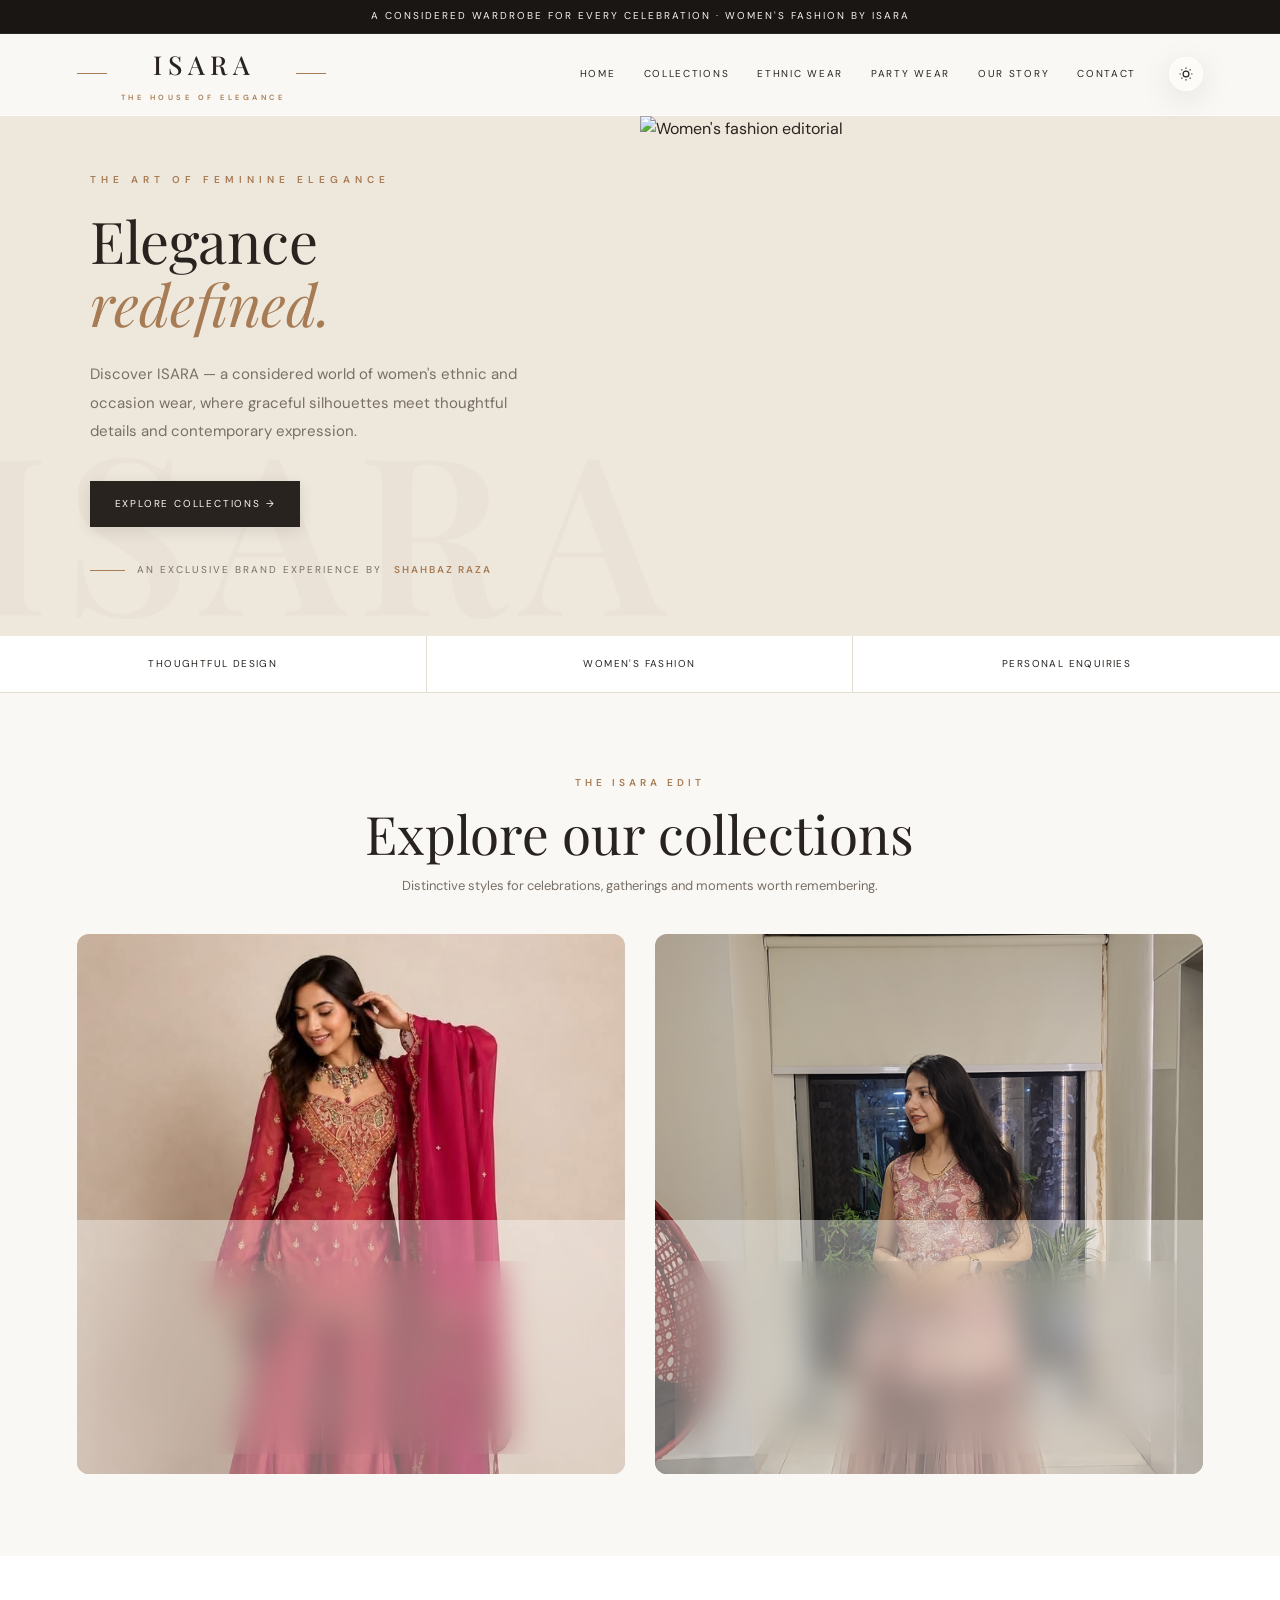
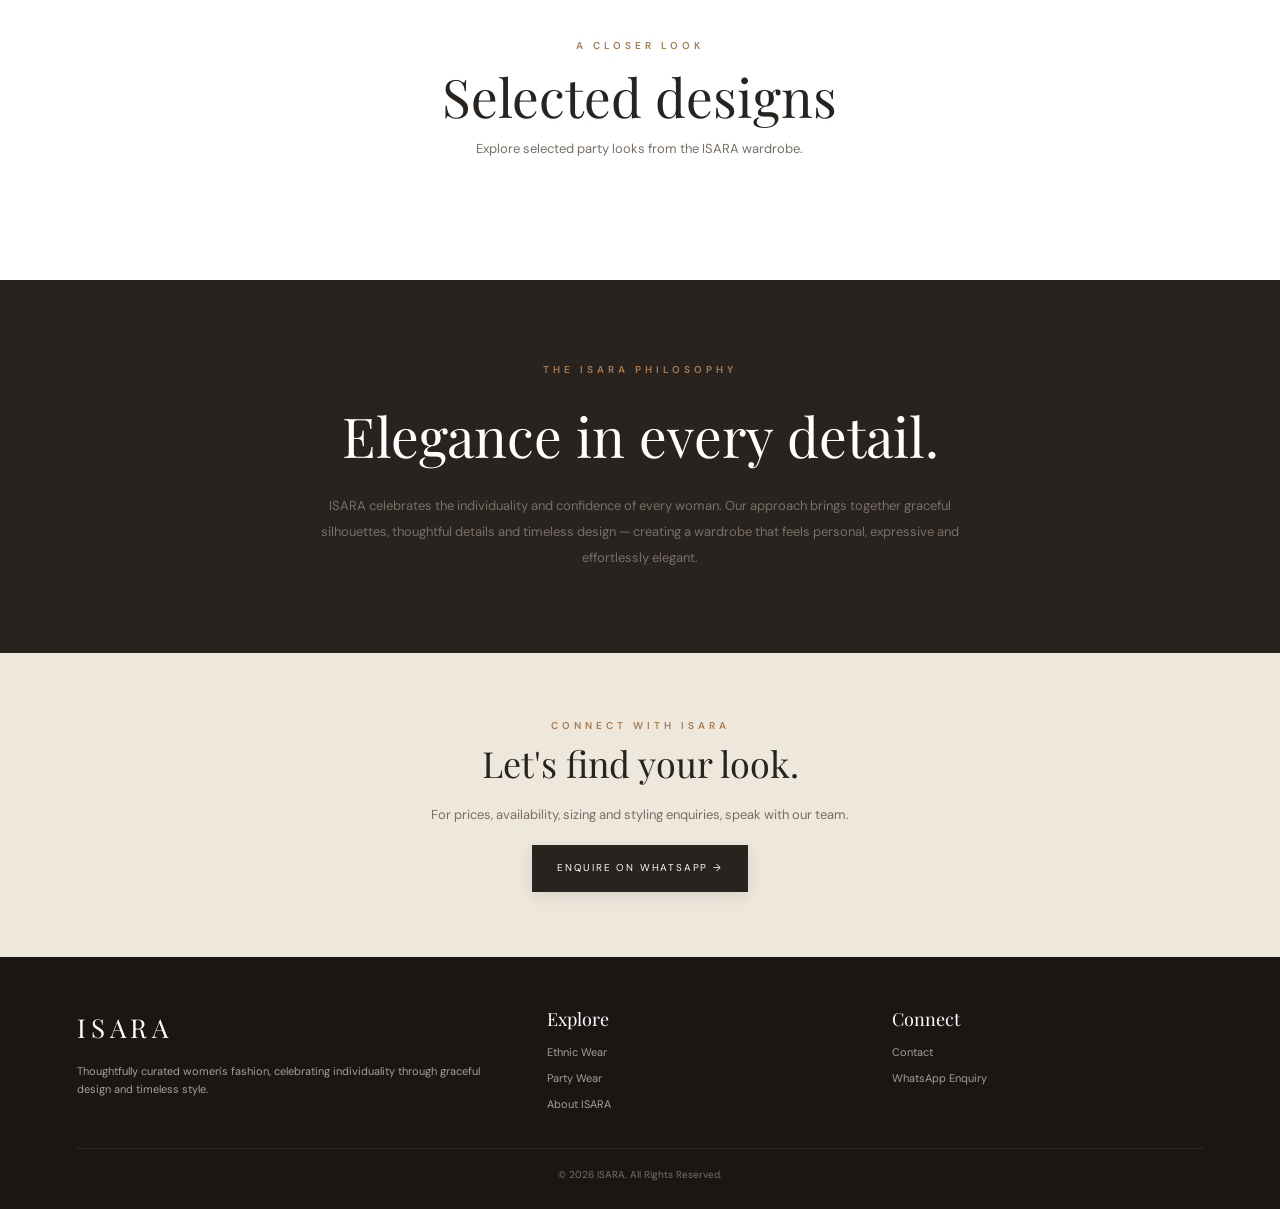
==== index.html @ 187d5e75 "Update index.html" ====
<!DOCTYPE html>
<html lang="en">
<head>
<meta charset="UTF-8">
<meta name="viewport" content="width=device-width, initial-scale=1">
<title>ISARA | Premium Women's Fashion</title>
<meta name="description" content="Discover ISARA's curated ethnic and occasion wear collections for women.">
<link rel="preconnect" href="https://fonts.googleapis.com">
<link rel="preconnect" href="https://fonts.gstatic.com" crossorigin>
<link href="https://fonts.googleapis.com/css2?family=Playfair+Display:ital,wght@0,400;0,500;0,600;1,400&family=DM+Sans:wght@400;500;600;700&display=swap" rel="stylesheet">

<style>
/* ================= VARIABLES & RESET ================= */
:root {
  --ivory: #faf8f4; --sand: #eee7dc; --ink: #28231f; --muted: #786f66; --gold: #a77c55; --line: #e6ded3; --white: #ffffff;
  
  /* Glassmorphism Variables - Light */
  --glass-bg: rgba(255, 255, 255, 0.4);
  --glass-border: rgba(255, 255, 255, 0.6);
  --glass-shadow: 0 8px 32px 0 rgba(0, 0, 0, 0.1);
  --header-bg: rgba(250, 248, 244, 0.7); 
  --btn-text: #ffffff;
}
[data-theme="dark"] {
  --ivory: #12100e; --sand: #1a1715; --ink: #f4f1ec; --muted: #a89f95; --gold: #c49a72; --line: #2e2823; --white: #1c1815;
  
  /* Glassmorphism Variables - Dark */
  --glass-bg: rgba(30, 25, 22, 0.5);
  --glass-border: rgba(255, 255, 255, 0.1);
  --glass-shadow: 0 8px 32px 0 rgba(0, 0, 0, 0.4);
  --header-bg: rgba(18, 16, 14, 0.7); 
  --btn-text: #12100e;
}
* { box-sizing: border-box; margin: 0; padding: 0; }
html { scroll-behavior: smooth; -webkit-font-smoothing: antialiased; }
body { background-color: var(--ivory); color: var(--ink); font-family: "DM Sans", sans-serif; line-height: 1.65; transition: background 0.5s ease, color 0.5s ease; overflow-x: hidden; }
a { text-decoration: none; color: inherit; }
img { max-width: 100%; display: block; }

@keyframes fadeUp { from { opacity: 0; transform: translateY(30px); } to { opacity: 1; transform: translateY(0); } }

/* ================= ANNOUNCEMENT & HEADER ================= */
.announcement { background: #1a1614 !important; color: #f8f3ec !important; text-align: center; padding: 8px 15px; font-size: 10px; letter-spacing: 2px; text-transform: uppercase; border-bottom: 1px solid #2e2823; }
.site-header { 
  height: 82px; padding: 0 6%; display: flex; align-items: center; justify-content: space-between; 
  background: var(--header-bg); 
  backdrop-filter: blur(20px); -webkit-backdrop-filter: blur(20px);
  border-bottom: 1px solid var(--glass-border); 
  position: sticky; top: 0; z-index: 1000; transition: all 0.4s ease; 
}
.brand-signature { display: flex; align-items: center; gap: 14px; text-decoration: none; }
.header-signature-line { width: 30px; height: 1px; background: var(--gold); transition: width 0.4s ease; }
.brand-signature:hover .header-signature-line { width: 50px; }
.header-signature-text { display: flex; flex-direction: column; align-items: center; }
.header-signature-logo { font-family: 'Playfair Display', serif; font-size: 26px; font-weight: 500; letter-spacing: 6px; color: var(--ink); margin-right: -6px; }
.header-signature-caption { font-family: 'DM Sans', sans-serif; font-size: 7.5px; font-weight: 600; letter-spacing: 3.5px; text-transform: uppercase; color: var(--gold); margin-top: 5px; margin-right: -3.5px; }

.main-nav { display: flex; align-items: center; gap: 28px; }
.main-nav a { font-size: 10px; letter-spacing: 1.7px; text-transform: uppercase; position: relative; color: var(--ink); transition: color 0.3s ease; }
.main-nav a::after { content: ''; position: absolute; width: 0; height: 1px; bottom: -4px; left: 0; background: var(--gold); transition: width 0.4s ease; }
.main-nav a:hover::after { width: 100%; }

/* Glassy Theme Toggle */
.theme-toggle { 
  background: var(--glass-bg); 
  backdrop-filter: blur(10px); -webkit-backdrop-filter: blur(10px);
  border: 1px solid var(--glass-border); 
  box-shadow: var(--glass-shadow);
  border-radius: 50%; width: 34px; height: 34px; display: flex; align-items: center; justify-content: center; cursor: pointer; color: var(--ink); transition: all 0.3s ease; margin-left: 5px; padding: 0; 
}
.theme-toggle:hover { border-color: var(--gold); color: var(--gold); transform: rotate(15deg) scale(1.05); }
.menu-toggle { display: none; border: 0; background: none; font-size: 24px; cursor: pointer; color: var(--ink); }

/* ================= BUTTONS ================= */
.btn { 
  display: inline-flex; align-items: center; justify-content: center; padding: 14px 24px; 
  background: var(--ink) !important; color: var(--ivory) !important; border: 1px solid var(--ink) !important; 
  font-size: 10px; letter-spacing: 1.8px; text-transform: uppercase; position: relative; overflow: hidden; z-index: 1; transition: all 0.4s ease; cursor: pointer; 
  box-shadow: 0 4px 15px rgba(0,0,0,0.1);
}
.btn::before { content: ''; position: absolute; top: 0; left: 0; width: 100%; height: 100%; background: var(--gold); transform: scaleX(0); transform-origin: right; transition: transform 0.4s ease; z-index: -1; }
.btn:hover::before { transform: scaleX(1); transform-origin: left; }
.btn:hover { color: var(--btn-text) !important; border-color: var(--gold) !important; box-shadow: 0 10px 20px rgba(164, 124, 84, 0.3); transform: translateY(-2px); }

/* ================= HERO SECTION ================= */
.hero { display: grid; grid-template-columns: 1fr 1fr; height: 520px; background: var(--sand); transition: background 0.5s ease; overflow: hidden; }
.hero-copy { padding: 40px 10% 40px 14%; display: flex; flex-direction: column; align-items: flex-start; justify-content: center; position: relative; }
.hero-copy .eyebrow { letter-spacing: 5px; color: var(--gold); font-weight: 600; margin-bottom: 20px; font-size: 10px; text-transform: uppercase; }
.hero-copy h1 { font: 400 clamp(2.5rem, 4.5vw, 4rem) "Playfair Display", serif; line-height: 1.1; margin-bottom: 25px; color: var(--ink); }
.hero-copy h1 em { color: var(--gold); font-style: italic; font-weight: 400; }
.hero-copy p { font-size: 15px; line-height: 1.9; color: var(--muted); max-width: 90%; }
.hero-actions { display: flex; gap: 15px; margin-top: 35px; }
.hero-credit { display: flex; align-items: center; gap: 12px; margin-top: 35px; color: var(--muted); font-size: 10px; letter-spacing: 2px; text-transform: uppercase; }
.hero-credit::before { content: ""; width: 35px; height: 1px; background: var(--gold); }
.hero-credit strong { color: var(--gold); font-weight: 600; }
.hero-copy::after { content: "ISARA"; position: absolute; right: -40px; bottom: -70px; font-family: 'Playfair Display', serif; font-size: clamp(120px, 18vw, 220px); letter-spacing: 15px; color: rgba(177,138,97,0.04); pointer-events: none; z-index: 0; font-weight: 600; }
.hero-copy > * { position: relative; z-index: 1; }
.hero-media { overflow: hidden; position: relative; height: 100%; }
.hero-media img { object-fit: cover; object-position: center 30%; width: 100%; height: 100%; transition: transform 1.5s ease; }
.hero:hover .hero-media img { transform: scale(1.04); }

/* ================= TRUST ROW & SECTIONS ================= */
.trust-row { display: grid; grid-template-columns: repeat(3, 1fr); border-bottom: 1px solid var(--line); background: var(--white); transition: background 0.5s ease; }
.trust-row div { text-align: center; padding: 20px 10px; font-size: 10px; letter-spacing: 1.4px; text-transform: uppercase; border-right: 1px solid var(--line); color: var(--ink); }
.trust-row div:last-child { border: 0; }
.section { padding: 82px 0; }
.container { width: min(1200px, 88%); margin: auto; }
.section-head { text-align: center; margin: 0 auto 38px; max-width: 650px; }
.section-head h2 { font-size: clamp(34px, 4.5vw, 53px); line-height: 1.12; margin: 12px 0; color: var(--ink); font-family: 'Playfair Display', serif; font-weight: 400; }
.section-head p { color: var(--muted); font-size: 13px; }
.eyebrow { font-size: 10px; letter-spacing: 4px; color: var(--gold); text-transform: uppercase; font-weight: 600; display: block; }

/* ================= COLLECTIONS (GLASSY CARDS) ================= */
.category-grid { display: grid; grid-template-columns: repeat(2, minmax(0, 1fr)); gap: 30px; }
.category-card { position: relative !important; display: block !important; width: 100% !important; height: 540px !important; overflow: hidden !important; background: var(--sand); border-radius: 12px; transition: transform 0.6s ease, box-shadow 0.6s ease; }
.category-card:hover { transform: translateY(-8px); box-shadow: 0 20px 40px rgba(0,0,0,0.2); }
.category-card > img { position: absolute !important; inset: 0 !important; width: 100% !important; height: 100% !important; object-fit: cover !important; object-position: center 20% !important; transition: transform 1.2s ease !important; z-index: 1; }
.category-card[href="party-wear.html"] > img { object-position: center 45% !important; }
.category-card:hover > img { transform: scale(1.08); }

/* Yahan Glassmorphism Apply kiya gaya hai */
.category-overlay { 
  position: absolute !important; 
  bottom: 20px !important; 
  left: 20px !important; 
  right: 20px !important; 
  display: flex !important; 
  flex-direction: column; 
  align-items: flex-start; 
  padding: 25px !important; 
  background: var(--glass-bg) !important; 
  backdrop-filter: blur(16px); -webkit-backdrop-filter: blur(16px);
  border: 1px solid var(--glass-border) !important;
  box-shadow: var(--glass-shadow) !important;
  border-radius: 8px;
  z-index: 2; 
  transition: all 0.4s ease;
}
.category-card:hover .category-overlay {
  background: rgba(255, 255, 255, 0.6) !important;
}
[data-theme="dark"] .category-card:hover .category-overlay {
  background: rgba(50, 45, 42, 0.7) !important;
}

.category-overlay h3 { margin: 0 0 10px; color: var(--ink); font-size: 1.8rem; font-family: 'Playfair Display', serif; font-weight: 500; transition: transform 0.4s ease; }
.category-card:hover .category-overlay h3 { transform: translateY(-3px); }
.category-overlay p { margin: 0 0 20px; color: var(--ink); font-size: 13px; opacity: 0.8; }
.category-overlay .btn { display: inline-flex; width: fit-content; padding: 12px 24px; background: var(--ink) !important; border: 1px solid var(--ink) !important; color: var(--ivory) !important; }
.category-card:hover .category-overlay .btn { background: var(--gold) !important; color: #fff !important; border-color: var(--gold) !important; }

/* ================= STORY BAND & NEWSLETTER ================= */
.story-band { background: var(--ink); color: var(--ivory); text-align: center; padding: 82px 8%; transition: background 0.5s ease; }
.story-band h2 { font-size: clamp(34px, 5vw, 55px); margin: 12px 0; color: var(--white); font-family: 'Playfair Display', serif; font-weight: 400; }
.story-band p { max-width: 690px; margin: auto; color: var(--muted); font-size: 13px; line-height: 2; }
.newsletter { background: var(--sand); text-align: center; padding: 65px 8%; transition: background 0.5s ease; }
.newsletter h2 { font-size: 36px; color: var(--ink); font-family: 'Playfair Display', serif; font-weight: 400; margin-bottom: 10px; }
.newsletter p { color: var(--muted); font-size: 13px; margin: 8px 0 20px; }

/* ================= FOOTER ================= */
.footer { background: #1a1614 !important; color: #d6ccc1 !important; padding: 50px 6% 25px; }
.footer-grid { display: grid; grid-template-columns: 1.4fr 1fr 1fr; gap: 35px; max-width: 1200px; margin: auto; }
.footer .brand { display: inline-block; color: #ffffff !important; margin-bottom: 12px; font-size: 26px; font-family: 'Playfair Display', serif; letter-spacing: 5px; }
.footer p, .footer a { font-size: 11px; color: #a89f95 !important; }
.footer a:hover { color: var(--gold) !important; }
.footer h4 { font: 18px "Playfair Display", Georgia, serif; color: #ffffff !important; margin-bottom: 12px; }
.footer-links { display: grid; gap: 8px; }
.copyright { text-align: center; border-top: 1px solid #2e2823 !important; margin: 35px auto 0; padding-top: 18px; font-size: 10px; color: #786f66 !important; }

/* ================= RESPONSIVE ================= */
@media (max-width: 900px) {
  .hero { grid-template-columns: 1fr; height: auto; min-height: 500px; }
  .hero-copy { padding: 50px 8%; }
  .hero-media { height: 400px; }
}
@media (max-width: 650px) {
  .site-header { height: auto; padding: 15px 6%; flex-wrap: wrap; }
  .menu-toggle { display: block; }
  .main-nav { display: none; width: 100%; padding: 15px 0; flex-direction: column; align-items: flex-start; gap: 15px; }
  .main-nav.active { display: flex; }
  .hero-copy h1 { font-size: 2.5rem; }
  .category-grid { grid-template-columns: 1fr; }
  .category-card { height: 480px !important; }
  .category-overlay { bottom: 15px !important; left: 15px !important; right: 15px !important; padding: 20px !important; }
  .footer-grid { grid-template-columns: 1fr 1fr; }
  .footer-grid > div:first-child { grid-column: 1/-1; }
}
</style>
</head>
<body>

<div class="announcement">A considered wardrobe for every celebration · Women's fashion by ISARA</div>

<header class="site-header">
  <a class="brand-signature" href="index.html">
    <span class="header-signature-line"></span>
    <div class="header-signature-text">
      <span class="header-signature-logo">ISARA</span>
      <span class="header-signature-caption">The House of Elegance</span>
    </div>
    <span class="header-signature-line"></span>
  </a>
  <button class="menu-toggle" id="menu-toggle">☰</button>
  <nav class="main-nav" id="main-nav">
    <a href="index.html">Home</a>
    <a href="index.html#collections">Collections</a>
    <a href="ethnic-wear.html">Ethnic Wear</a>
    <a href="party-wear.html">Party Wear</a>
    <a href="index.html#about">Our Story</a>
    <a href="index.html#contact">Contact</a>
    <button id="theme-toggle" class="theme-toggle" aria-label="Toggle Theme">
      <svg id="theme-icon" xmlns="http://www.w3.org/2000/svg" width="14" height="14" viewBox="0 0 24 24" fill="none" stroke="currentColor" stroke-width="2"><circle cx="12" cy="12" r="5"></circle><line x1="12" y1="1" x2="12" y2="3"></line><line x1="12" y1="21" x2="12" y2="23"></line><line x1="4.22" y1="4.22" x2="5.64" y2="5.64"></line><line x1="18.36" y1="18.36" x2="19.78" y2="19.78"></line><line x1="1" y1="12" x2="3" y2="12"></line><line x1="21" y1="12" x2="23" y2="12"></line><line x1="4.22" y1="19.78" x2="5.64" y2="18.36"></line><line x1="18.36" y1="5.64" x2="19.78" y2="4.22"></line></svg>
    </button>
  </nav>
</header>

<main>
<section class="hero" id="home">
  <div class="hero-copy">
    <div class="eyebrow">The art of feminine elegance</div>
    <h1>Elegance<br><em>redefined.</em></h1>
    <p>Discover ISARA — a considered world of women's ethnic and occasion wear, where graceful silhouettes meet thoughtful details and contemporary expression.</p>
    <div class="hero-actions"><a class="btn" href="#collections">Explore collections →</a></div>
    <div class="hero-credit">An exclusive brand experience by <strong>Shahbaz Raza</strong></div>
  </div>
  <div class="hero-media">
    <img src="https://images.unsplash.com/photo-1539109136881-3be0616acf4b?auto=format&fit=crop&w=1200&q=85" alt="Women's fashion editorial">
  </div>
</section>

<div class="trust-row">
  <div>Thoughtful design</div><div>Women's fashion</div><div>Personal enquiries</div>
</div>

<section class="section" id="collections" style="background: var(--ivory); transition: background 0.5s ease;">
  <div class="container">
    <div class="section-head">
      <div class="eyebrow">The ISARA edit</div>
      <h2>Explore our collections</h2>
      <p>Distinctive styles for celebrations, gatherings and moments worth remembering.</p>
    </div>
    <div class="category-grid">
      <a class="category-card" href="ethnic-wear.html">
        <img src="assets/assets/Ethnic%20Wear.jpg" alt="Ethnic Wear" loading="lazy">
        <!-- Glassy Overlay -->
        <div class="category-overlay">
          <h3>Ethnic Wear</h3>
          <p>Timeless elegance for every celebration.</p>
          <span class="btn">Explore collection →</span>
        </div>
      </a>
      <a class="category-card" href="party-wear.html">
        <img src="assets/assets/IMG_20261105_194316.jpg.jpeg" alt="Party Wear" loading="lazy">
        <!-- Glassy Overlay -->
        <div class="category-overlay">
          <h3>Party Wear</h3>
          <p>Refined looks for special occasions.</p>
          <span class="btn">Discover collection →</span>
        </div>
      </a>
    </div>
  </div>
</section>

<section class="section" style="background: var(--white); transition: background 0.5s ease;">
  <div class="container">
    <div class="section-head">
      <div class="eyebrow">A closer look</div>
      <h2>Selected designs</h2>
      <p>Explore selected party looks from the ISARA wardrobe.</p>
    </div>
    <div class="product-grid" id="featured-products"></div>
  </div>
</section>

<section class="story-band" id="about">
  <div class="eyebrow" style="color: var(--gold);">The ISARA philosophy</div>
  <h2>Elegance in every detail.</h2>
  <p>ISARA celebrates the individuality and confidence of every woman. Our approach brings together graceful silhouettes, thoughtful details and timeless design — creating a wardrobe that feels personal, expressive and effortlessly elegant.</p>
</section>

<section class="newsletter" id="contact">
  <div class="eyebrow">Connect with ISARA</div>
  <h2>Let's find your look.</h2>
  <p>For prices, availability, sizing and styling enquiries, speak with our team.</p>
  <a class="btn" href="https://wa.me/919746699702" target="_blank" rel="noopener">Enquire on WhatsApp →</a>
</section>
</main>

<footer class="footer">
  <div class="footer-grid">
    <div>
      <a class="brand" href="index.html">ISARA</a>
      <p>Thoughtfully curated women's fashion, celebrating individuality through graceful design and timeless style.</p>
    </div>
    <div>
      <h4>Explore</h4>
      <div class="footer-links">
        <a href="ethnic-wear.html">Ethnic Wear</a>
        <a href="party-wear.html">Party Wear</a>
        <a href="index.html#about">About ISARA</a>
      </div>
    </div>
    <div>
      <h4>Connect</h4>
      <div class="footer-links">
        <a href="index.html#contact">Contact</a>
        <a href="https://wa.me/919746699702" target="_blank" rel="noopener">WhatsApp Enquiry</a>
      </div>
    </div>
  </div>
  <div class="copyright">© 2026 ISARA. All Rights Reserved.</div>
</footer>

<script src="js/products.js"></script>
<script src="js/site.js"></script>
<script>
  document.getElementById('menu-toggle').addEventListener('click', function() {
    document.getElementById('main-nav').classList.toggle('active');
  });

  const themeToggleBtn = document.getElementById('theme-toggle');
  const themeIcon = document.getElementById('theme-icon');
  const htmlElement = document.documentElement;
  const sunIcon = `<circle cx="12" cy="12" r="5"></circle><line x1="12" y1="1" x2="12" y2="3"></line><line x1="12" y1="21" x2="12" y2="23"></line><line x1="4.22" y1="4.22" x2="5.64" y2="5.64"></line><line x1="18.36" y1="18.36" x2="19.78" y2="19.78"></line><line x1="1" y1="12" x2="3" y2="12"></line><line x1="21" y1="12" x2="23" y2="12"></line><line x1="4.22" y1="19.78" x2="5.64" y2="18.36"></line><line x1="18.36" y1="5.64" x2="19.78" y2="4.22"></line>`;
  const moonIcon = `<path d="M21 12.79A9 9 0 1 1 11.21 3 7 7 0 0 0 21 12.79z"></path>`;

  if (localStorage.getItem('isara-theme') === 'dark') {
    htmlElement.setAttribute('data-theme', 'dark');
    themeIcon.innerHTML = moonIcon;
  }
  themeToggleBtn.addEventListener('click', () => {
    if (htmlElement.getAttribute('data-theme') === 'dark') {
      htmlElement.removeAttribute('data-theme'); localStorage.setItem('isara-theme', 'light'); themeIcon.innerHTML = sunIcon;
    } else {
      htmlElement.setAttribute('data-theme', 'dark'); localStorage.setItem('isara-theme', 'dark'); themeIcon.innerHTML = moonIcon;
    }
  });
</script>
</body>
</html>
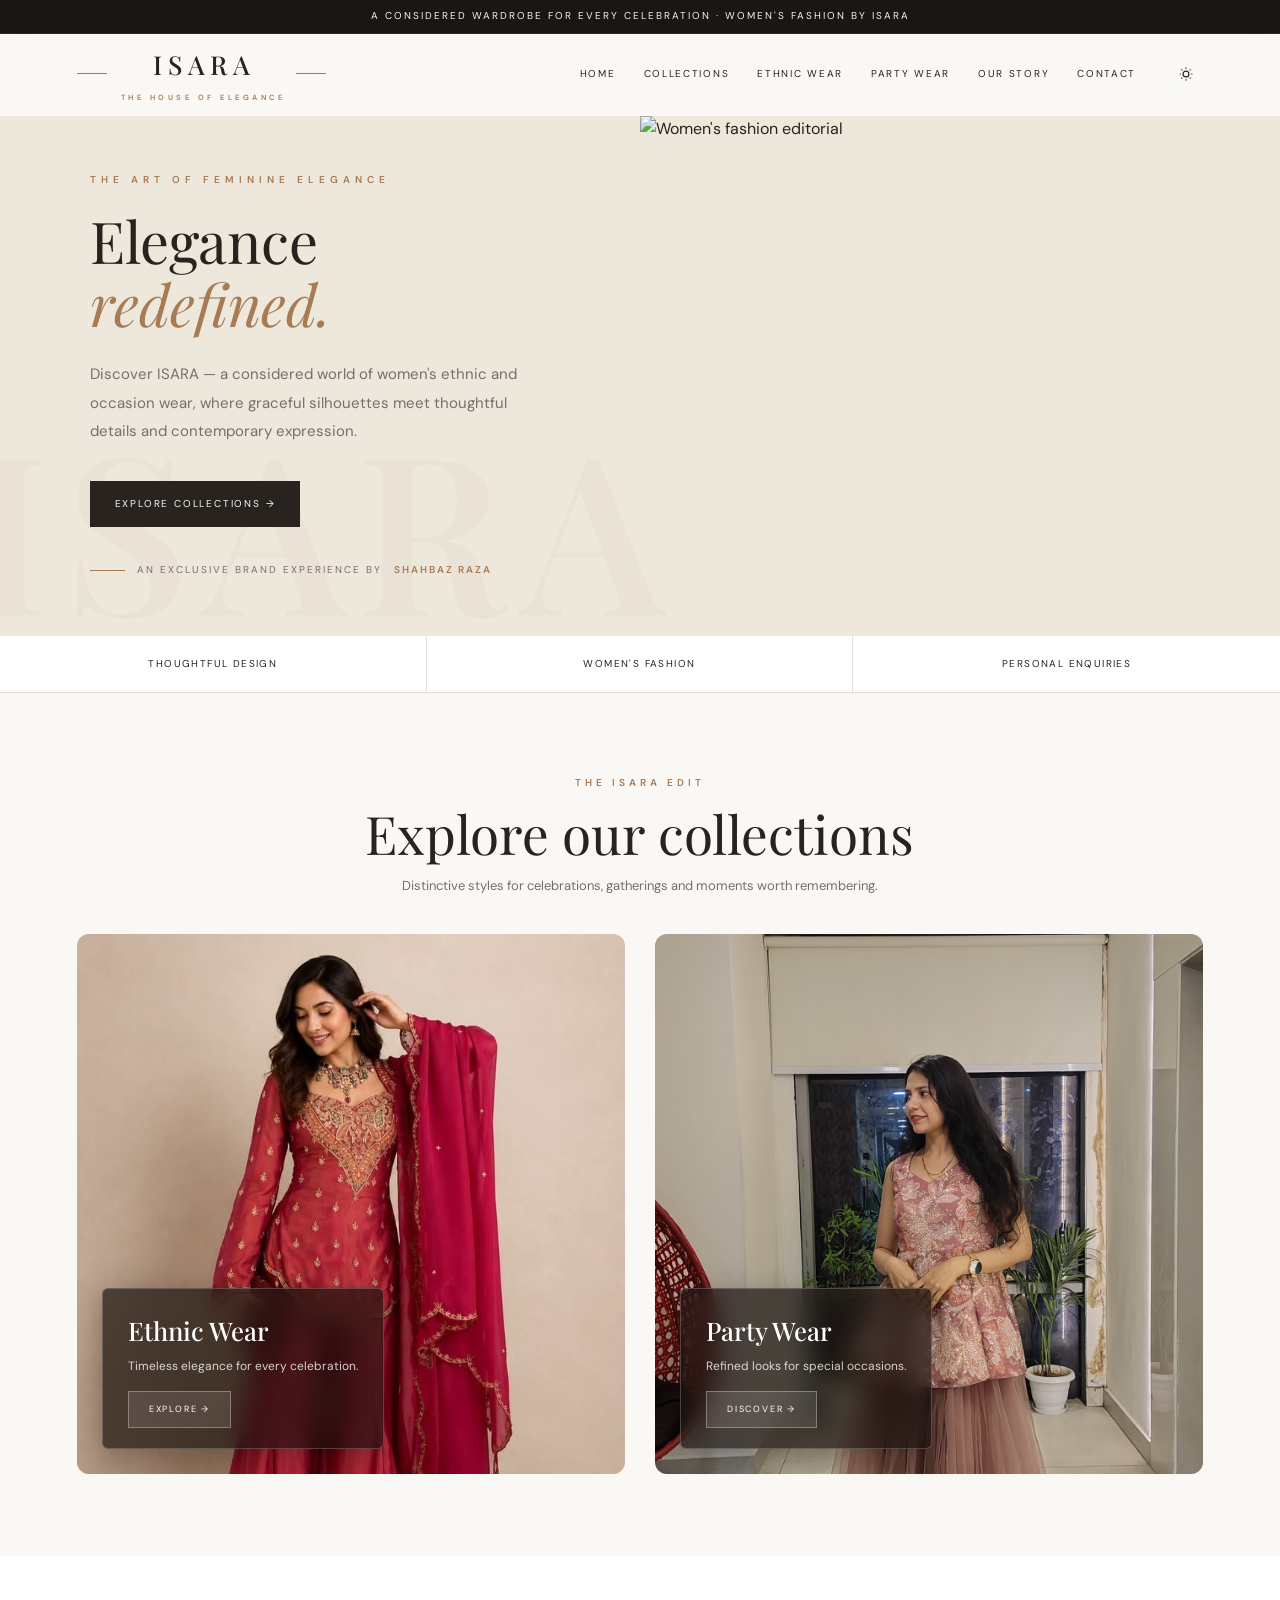
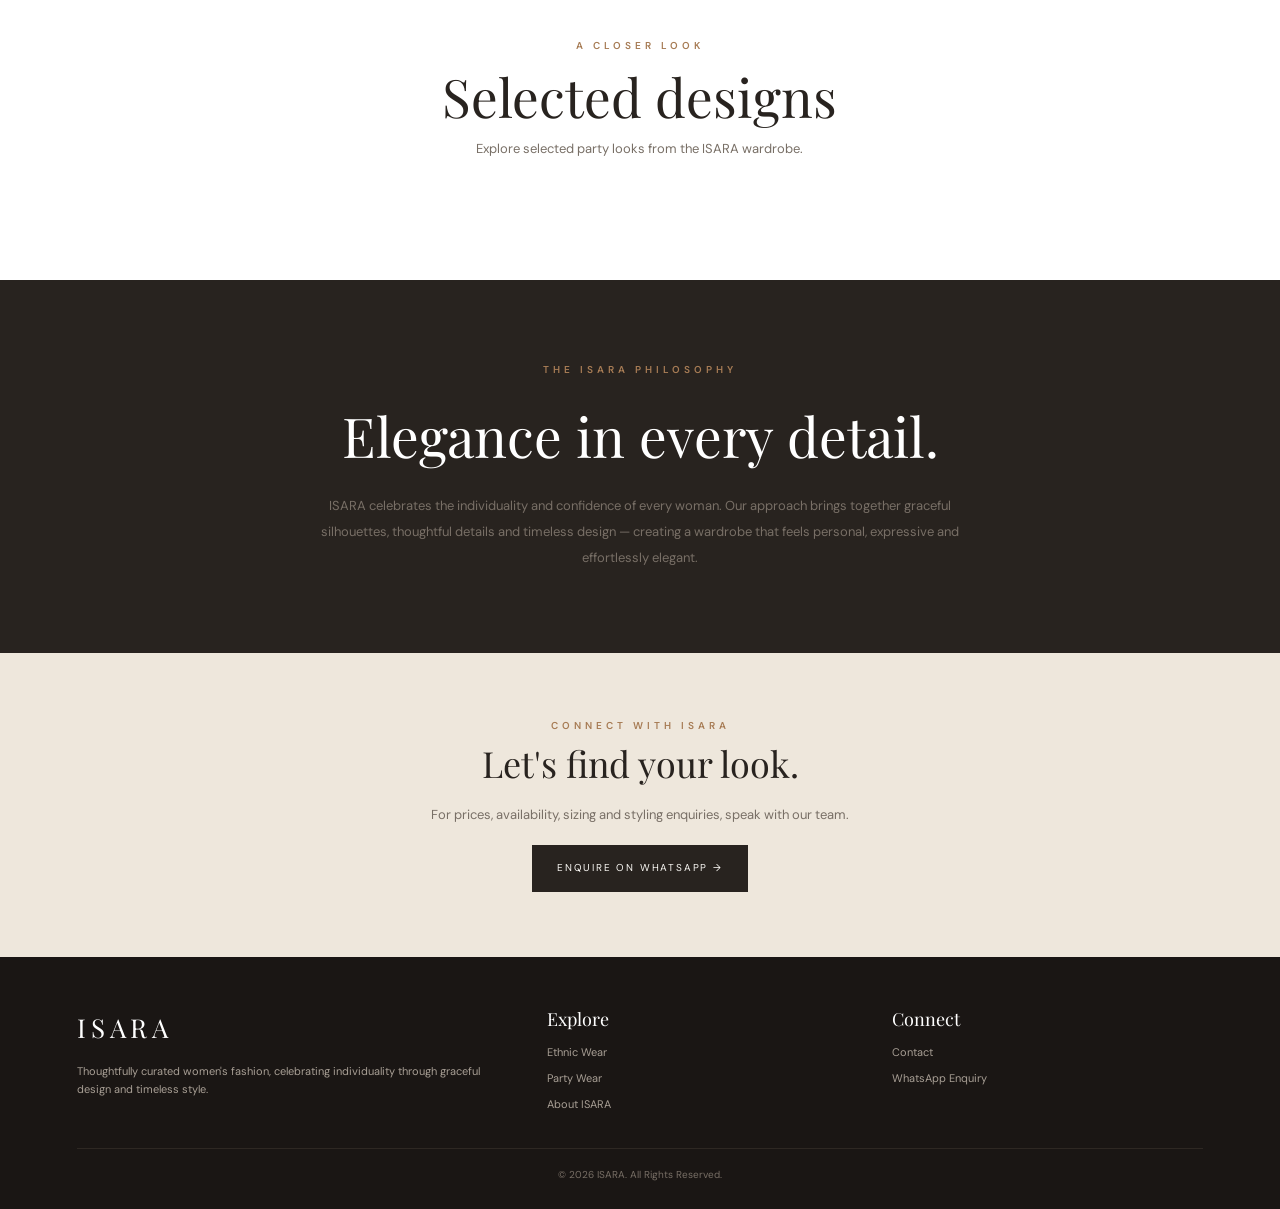
==== commit d0733861: "Update index.html" ====
--- a/index.html
+++ b/index.html
@@ -14,21 +14,20 @@
 :root {
   --ivory: #faf8f4; --sand: #eee7dc; --ink: #28231f; --muted: #786f66; --gold: #a77c55; --line: #e6ded3; --white: #ffffff;
   
-  /* Glassmorphism Variables - Light */
-  --glass-bg: rgba(255, 255, 255, 0.4);
-  --glass-border: rgba(255, 255, 255, 0.6);
-  --glass-shadow: 0 8px 32px 0 rgba(0, 0, 0, 0.1);
-  --header-bg: rgba(250, 248, 244, 0.7); 
+  /* Glassmorphism Variables */
+  --glass-bg: rgba(20, 15, 12, 0.65); /* Darker glass for better contrast */
+  --glass-border: rgba(255, 255, 255, 0.2);
+  --glass-shadow: 0 8px 32px 0 rgba(0, 0, 0, 0.3);
+  --header-bg: rgba(250, 248, 244, 0.75); 
   --btn-text: #ffffff;
 }
 [data-theme="dark"] {
   --ivory: #12100e; --sand: #1a1715; --ink: #f4f1ec; --muted: #a89f95; --gold: #c49a72; --line: #2e2823; --white: #1c1815;
   
-  /* Glassmorphism Variables - Dark */
-  --glass-bg: rgba(30, 25, 22, 0.5);
+  --glass-bg: rgba(0, 0, 0, 0.7);
   --glass-border: rgba(255, 255, 255, 0.1);
-  --glass-shadow: 0 8px 32px 0 rgba(0, 0, 0, 0.4);
-  --header-bg: rgba(18, 16, 14, 0.7); 
+  --glass-shadow: 0 8px 32px 0 rgba(0, 0, 0, 0.5);
+  --header-bg: rgba(18, 16, 14, 0.75); 
   --btn-text: #12100e;
 }
 * { box-sizing: border-box; margin: 0; padding: 0; }
@@ -60,15 +59,11 @@
 .main-nav a::after { content: ''; position: absolute; width: 0; height: 1px; bottom: -4px; left: 0; background: var(--gold); transition: width 0.4s ease; }
 .main-nav a:hover::after { width: 100%; }
 
-/* Glassy Theme Toggle */
 .theme-toggle { 
-  background: var(--glass-bg); 
-  backdrop-filter: blur(10px); -webkit-backdrop-filter: blur(10px);
-  border: 1px solid var(--glass-border); 
-  box-shadow: var(--glass-shadow);
-  border-radius: 50%; width: 34px; height: 34px; display: flex; align-items: center; justify-content: center; cursor: pointer; color: var(--ink); transition: all 0.3s ease; margin-left: 5px; padding: 0; 
-}
-.theme-toggle:hover { border-color: var(--gold); color: var(--gold); transform: rotate(15deg) scale(1.05); }
+  background: var(--header-bg); backdrop-filter: blur(10px); -webkit-backdrop-filter: blur(10px);
+  border: 1px solid var(--glass-border); border-radius: 50%; width: 34px; height: 34px; display: flex; align-items: center; justify-content: center; cursor: pointer; color: var(--ink); transition: all 0.3s ease; margin-left: 5px; padding: 0; 
+}
+.theme-toggle:hover { border-color: var(--gold); color: var(--gold); transform: rotate(15deg); }
 .menu-toggle { display: none; border: 0; background: none; font-size: 24px; cursor: pointer; color: var(--ink); }
 
 /* ================= BUTTONS ================= */
@@ -76,11 +71,10 @@
   display: inline-flex; align-items: center; justify-content: center; padding: 14px 24px; 
   background: var(--ink) !important; color: var(--ivory) !important; border: 1px solid var(--ink) !important; 
   font-size: 10px; letter-spacing: 1.8px; text-transform: uppercase; position: relative; overflow: hidden; z-index: 1; transition: all 0.4s ease; cursor: pointer; 
-  box-shadow: 0 4px 15px rgba(0,0,0,0.1);
 }
 .btn::before { content: ''; position: absolute; top: 0; left: 0; width: 100%; height: 100%; background: var(--gold); transform: scaleX(0); transform-origin: right; transition: transform 0.4s ease; z-index: -1; }
 .btn:hover::before { transform: scaleX(1); transform-origin: left; }
-.btn:hover { color: var(--btn-text) !important; border-color: var(--gold) !important; box-shadow: 0 10px 20px rgba(164, 124, 84, 0.3); transform: translateY(-2px); }
+.btn:hover { color: var(--btn-text) !important; border-color: var(--gold) !important; }
 
 /* ================= HERO SECTION ================= */
 .hero { display: grid; grid-template-columns: 1fr 1fr; height: 520px; background: var(--sand); transition: background 0.5s ease; overflow: hidden; }
@@ -110,7 +104,7 @@
 .section-head p { color: var(--muted); font-size: 13px; }
 .eyebrow { font-size: 10px; letter-spacing: 4px; color: var(--gold); text-transform: uppercase; font-weight: 600; display: block; }
 
-/* ================= COLLECTIONS (GLASSY CARDS) ================= */
+/* ================= COLLECTIONS (REFINED GLASS CARDS) ================= */
 .category-grid { display: grid; grid-template-columns: repeat(2, minmax(0, 1fr)); gap: 30px; }
 .category-card { position: relative !important; display: block !important; width: 100% !important; height: 540px !important; overflow: hidden !important; background: var(--sand); border-radius: 12px; transition: transform 0.6s ease, box-shadow 0.6s ease; }
 .category-card:hover { transform: translateY(-8px); box-shadow: 0 20px 40px rgba(0,0,0,0.2); }
@@ -118,35 +112,29 @@
 .category-card[href="party-wear.html"] > img { object-position: center 45% !important; }
 .category-card:hover > img { transform: scale(1.08); }
 
-/* Yahan Glassmorphism Apply kiya gaya hai */
+/* Chhota aur Sleek Glass Card */
 .category-overlay { 
   position: absolute !important; 
-  bottom: 20px !important; 
-  left: 20px !important; 
-  right: 20px !important; 
-  display: flex !important; 
+  bottom: 25px !important; 
+  left: 25px !important; 
+  right: auto !important; /* Width ko content ke hisaab se adjust karne ke liye */
+  display: inline-flex !important; 
   flex-direction: column; 
   align-items: flex-start; 
-  padding: 25px !important; 
+  padding: 20px 25px !important; 
   background: var(--glass-bg) !important; 
-  backdrop-filter: blur(16px); -webkit-backdrop-filter: blur(16px);
+  backdrop-filter: blur(12px); -webkit-backdrop-filter: blur(12px);
   border: 1px solid var(--glass-border) !important;
   box-shadow: var(--glass-shadow) !important;
-  border-radius: 8px;
+  border-radius: 6px;
   z-index: 2; 
   transition: all 0.4s ease;
 }
-.category-card:hover .category-overlay {
-  background: rgba(255, 255, 255, 0.6) !important;
-}
-[data-theme="dark"] .category-card:hover .category-overlay {
-  background: rgba(50, 45, 42, 0.7) !important;
-}
-
-.category-overlay h3 { margin: 0 0 10px; color: var(--ink); font-size: 1.8rem; font-family: 'Playfair Display', serif; font-weight: 500; transition: transform 0.4s ease; }
+
+.category-overlay h3 { margin: 0 0 5px; color: #fff; font-size: 1.6rem; font-family: 'Playfair Display', serif; font-weight: 500; transition: transform 0.4s ease; }
 .category-card:hover .category-overlay h3 { transform: translateY(-3px); }
-.category-overlay p { margin: 0 0 20px; color: var(--ink); font-size: 13px; opacity: 0.8; }
-.category-overlay .btn { display: inline-flex; width: fit-content; padding: 12px 24px; background: var(--ink) !important; border: 1px solid var(--ink) !important; color: var(--ivory) !important; }
+.category-overlay p { margin: 0 0 15px; color: rgba(255, 255, 255, 0.8); font-size: 12px; }
+.category-overlay .btn { display: inline-flex; width: fit-content; padding: 10px 20px; background: rgba(255, 255, 255, 0.1) !important; border: 1px solid rgba(255, 255, 255, 0.3) !important; color: #fff !important; font-size: 9px; }
 .category-card:hover .category-overlay .btn { background: var(--gold) !important; color: #fff !important; border-color: var(--gold) !important; }
 
 /* ================= STORY BAND & NEWSLETTER ================= */
@@ -181,7 +169,7 @@
   .hero-copy h1 { font-size: 2.5rem; }
   .category-grid { grid-template-columns: 1fr; }
   .category-card { height: 480px !important; }
-  .category-overlay { bottom: 15px !important; left: 15px !important; right: 15px !important; padding: 20px !important; }
+  .category-overlay { bottom: 15px !important; left: 15px !important; padding: 15px 20px !important; }
   .footer-grid { grid-template-columns: 1fr 1fr; }
   .footer-grid > div:first-child { grid-column: 1/-1; }
 }
@@ -242,20 +230,20 @@
     <div class="category-grid">
       <a class="category-card" href="ethnic-wear.html">
         <img src="assets/assets/Ethnic%20Wear.jpg" alt="Ethnic Wear" loading="lazy">
-        <!-- Glassy Overlay -->
+        <!-- Refined Glass Overlay -->
         <div class="category-overlay">
           <h3>Ethnic Wear</h3>
           <p>Timeless elegance for every celebration.</p>
-          <span class="btn">Explore collection →</span>
+          <span class="btn">Explore →</span>
         </div>
       </a>
       <a class="category-card" href="party-wear.html">
         <img src="assets/assets/IMG_20261105_194316.jpg.jpeg" alt="Party Wear" loading="lazy">
-        <!-- Glassy Overlay -->
+        <!-- Refined Glass Overlay -->
         <div class="category-overlay">
           <h3>Party Wear</h3>
           <p>Refined looks for special occasions.</p>
-          <span class="btn">Discover collection →</span>
+          <span class="btn">Discover →</span>
         </div>
       </a>
     </div>
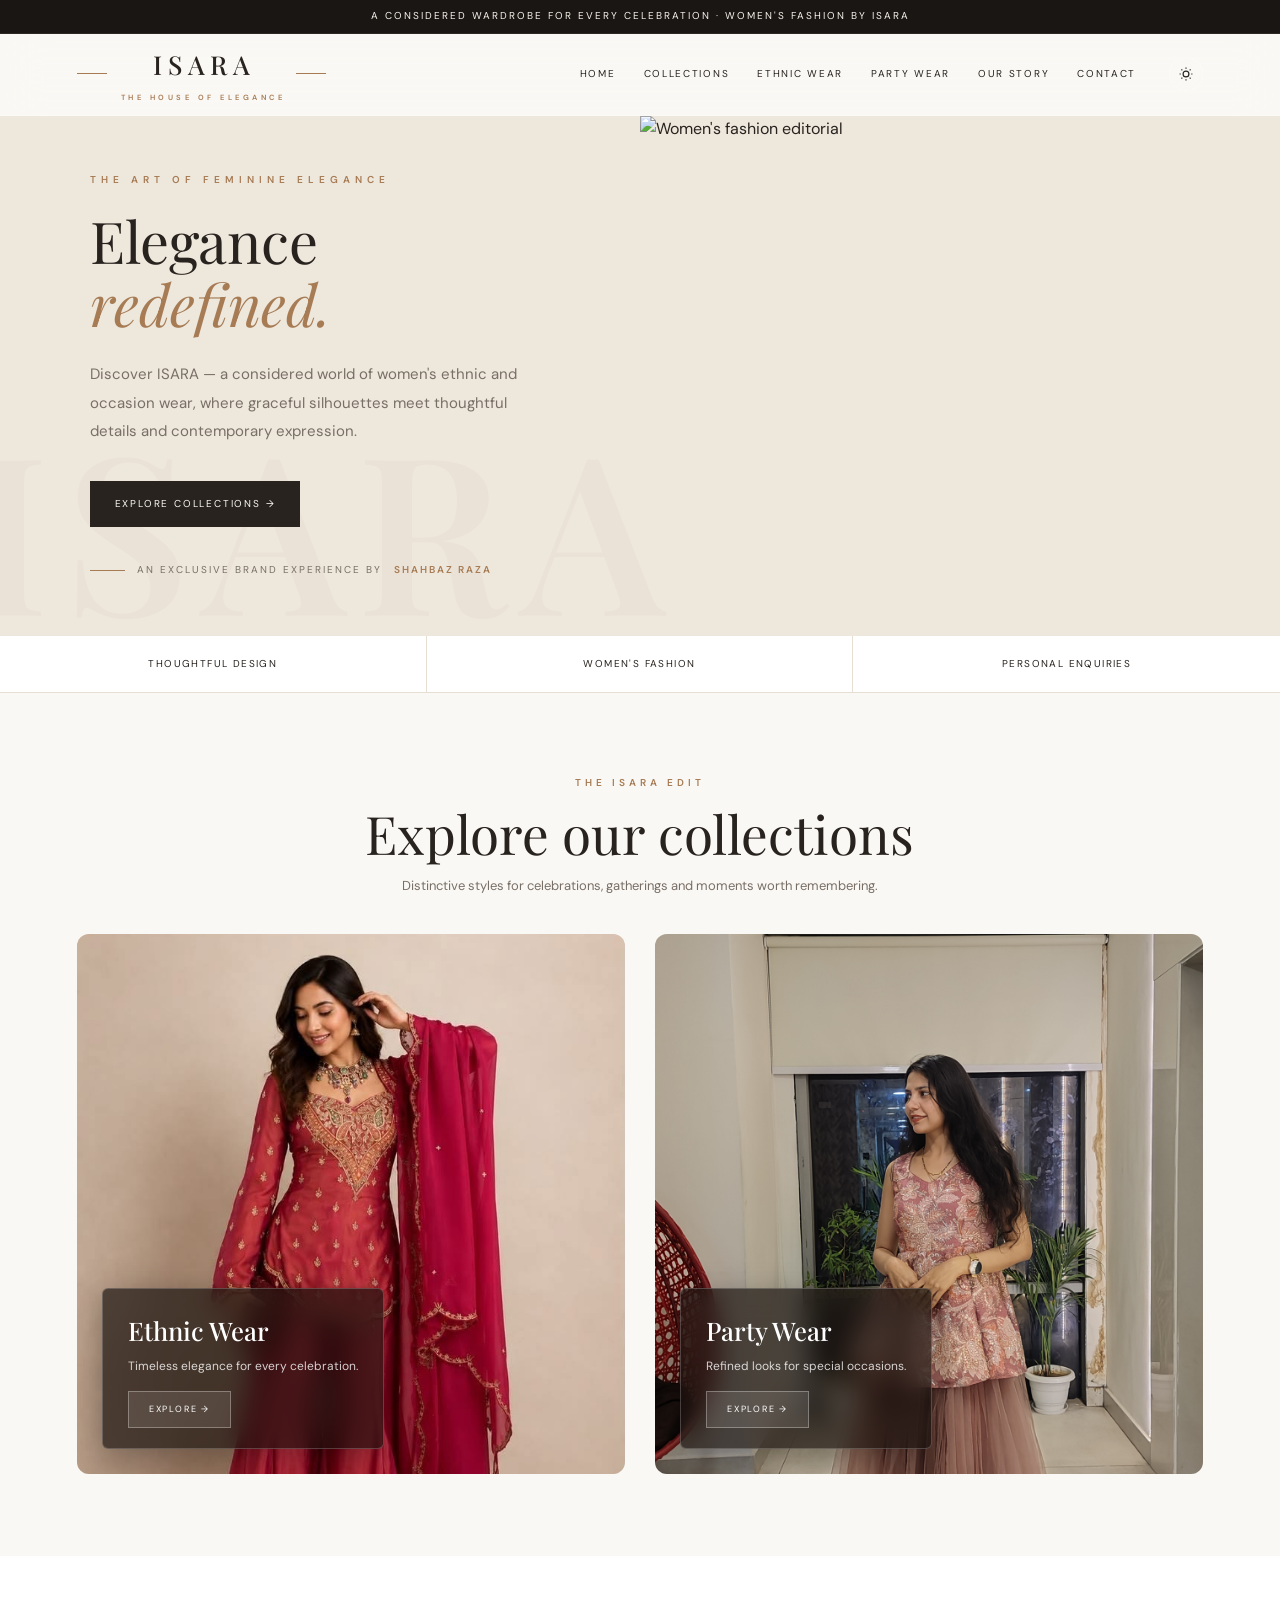
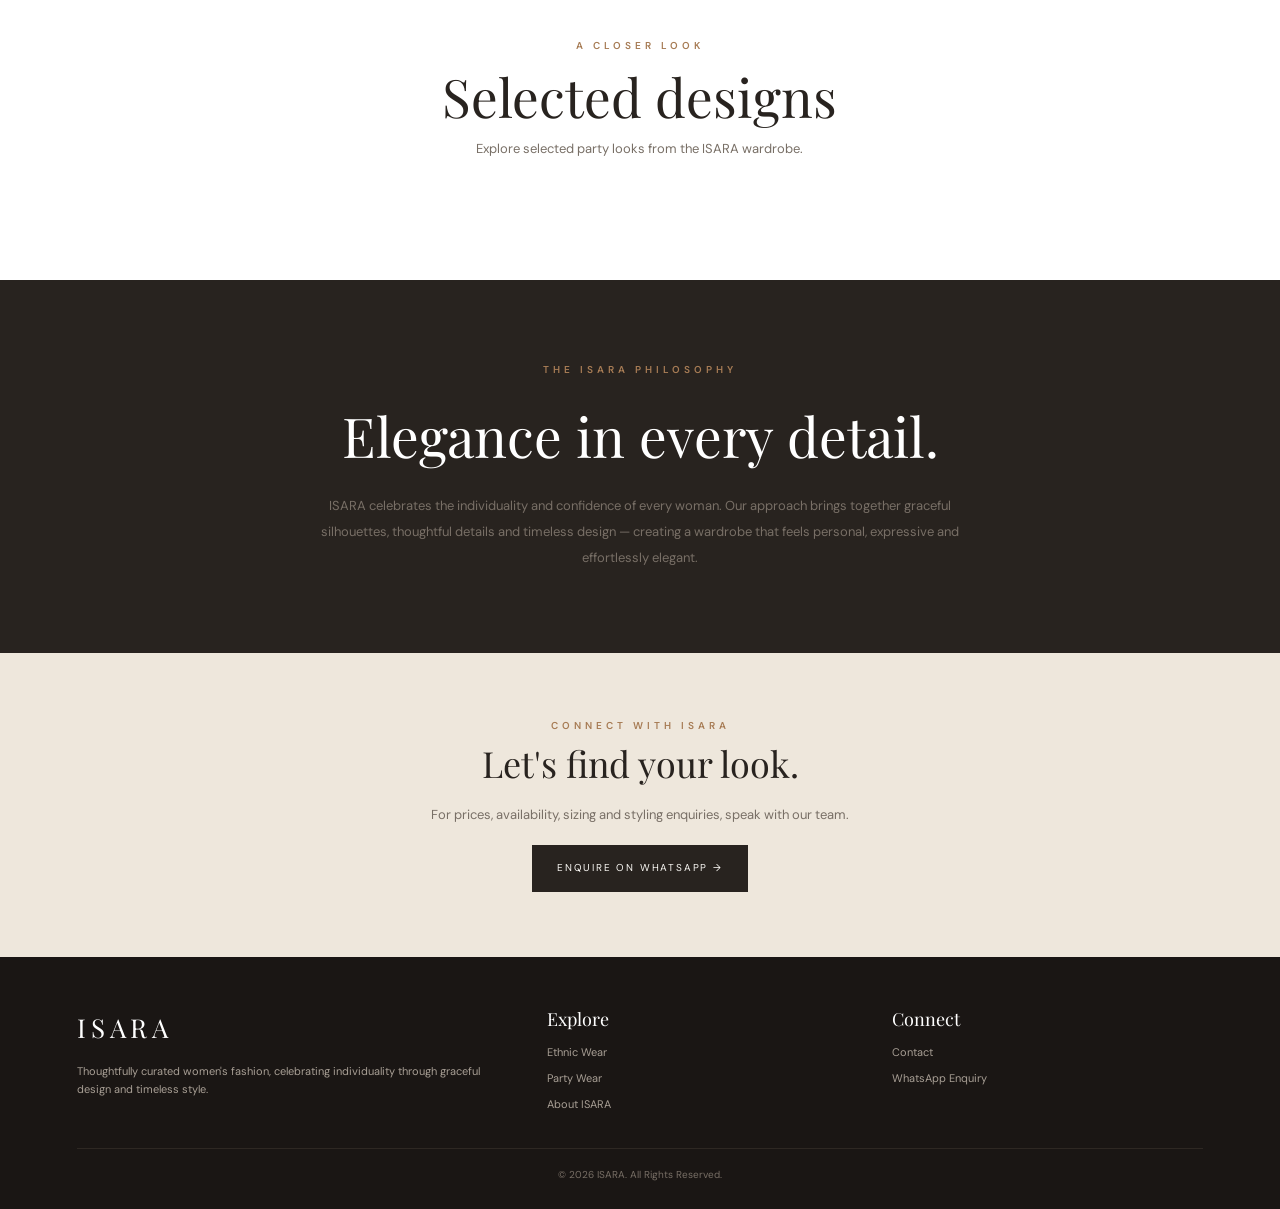
==== commit a8658577: "Update index.html" ====
--- a/index.html
+++ b/index.html
@@ -243,7 +243,7 @@
         <div class="category-overlay">
           <h3>Party Wear</h3>
           <p>Refined looks for special occasions.</p>
-          <span class="btn">Discover →</span>
+          <span class="btn">Explore →</span>
         </div>
       </a>
     </div>
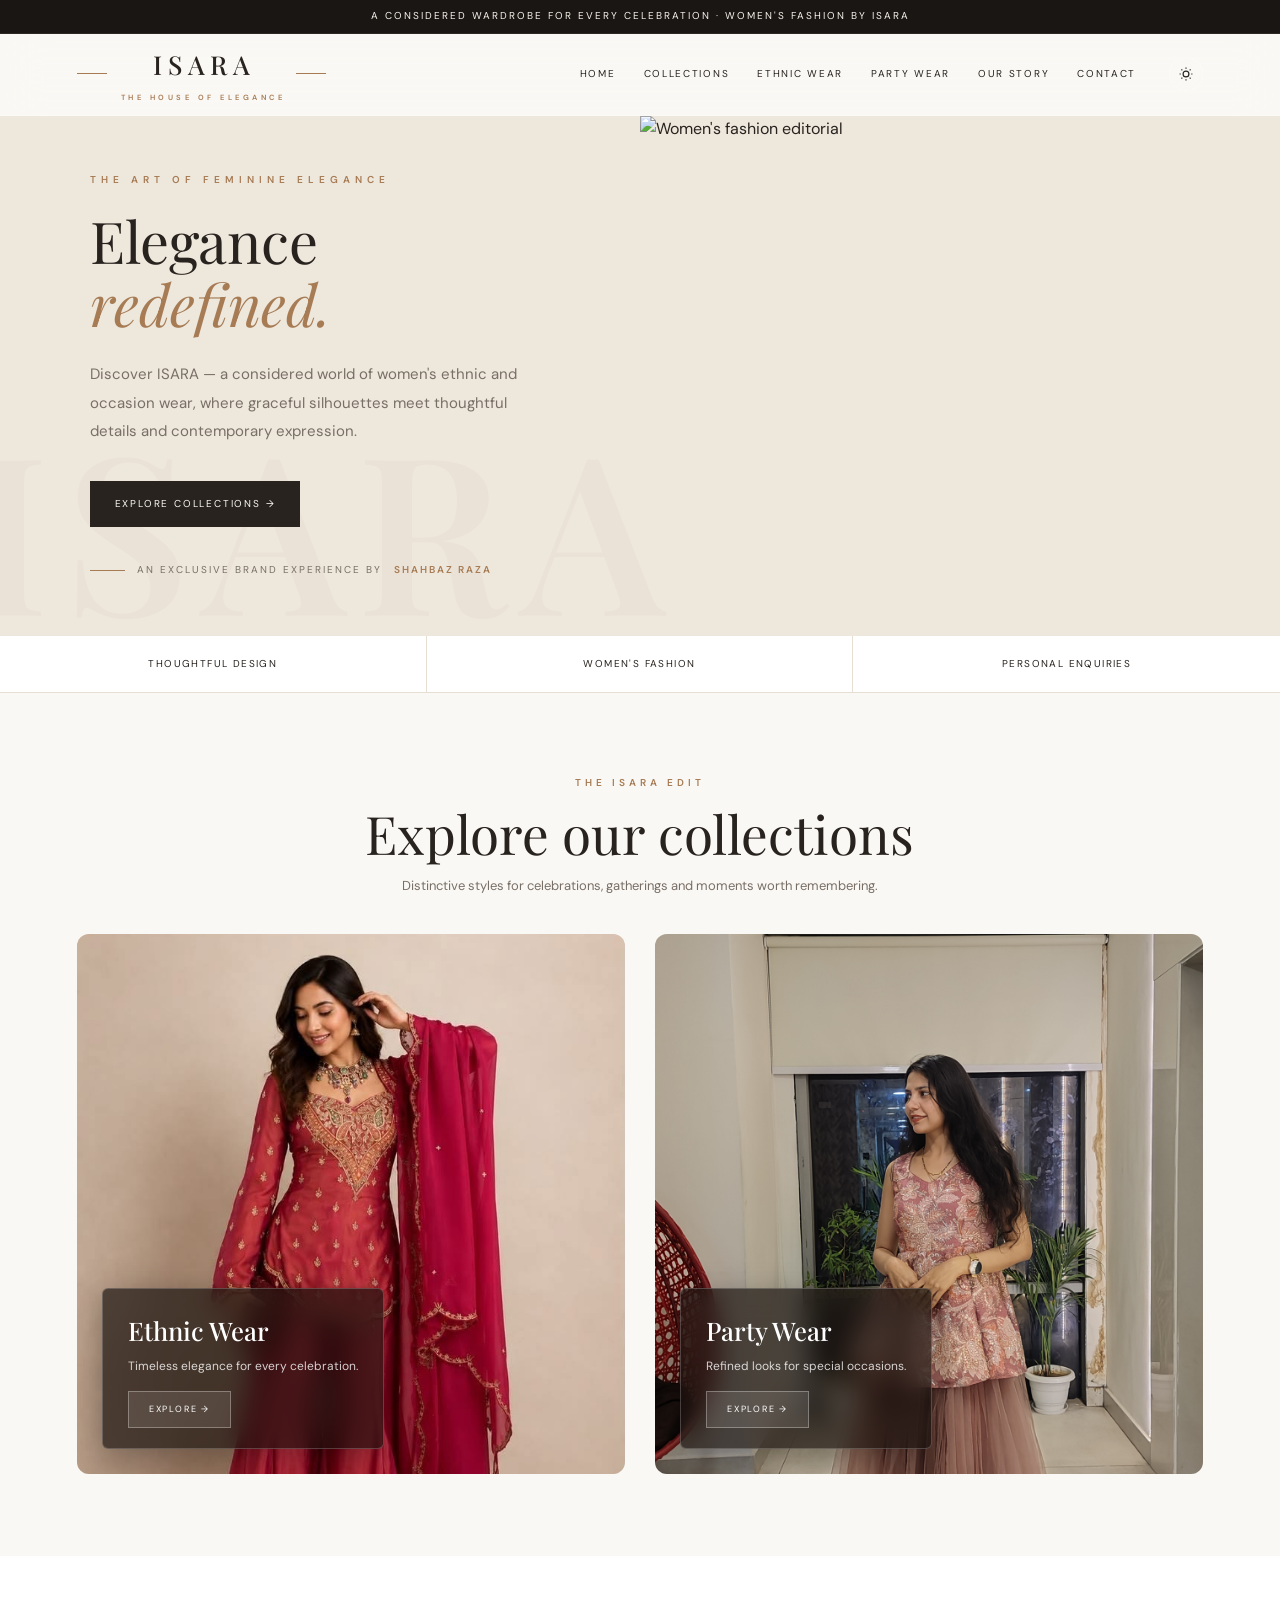
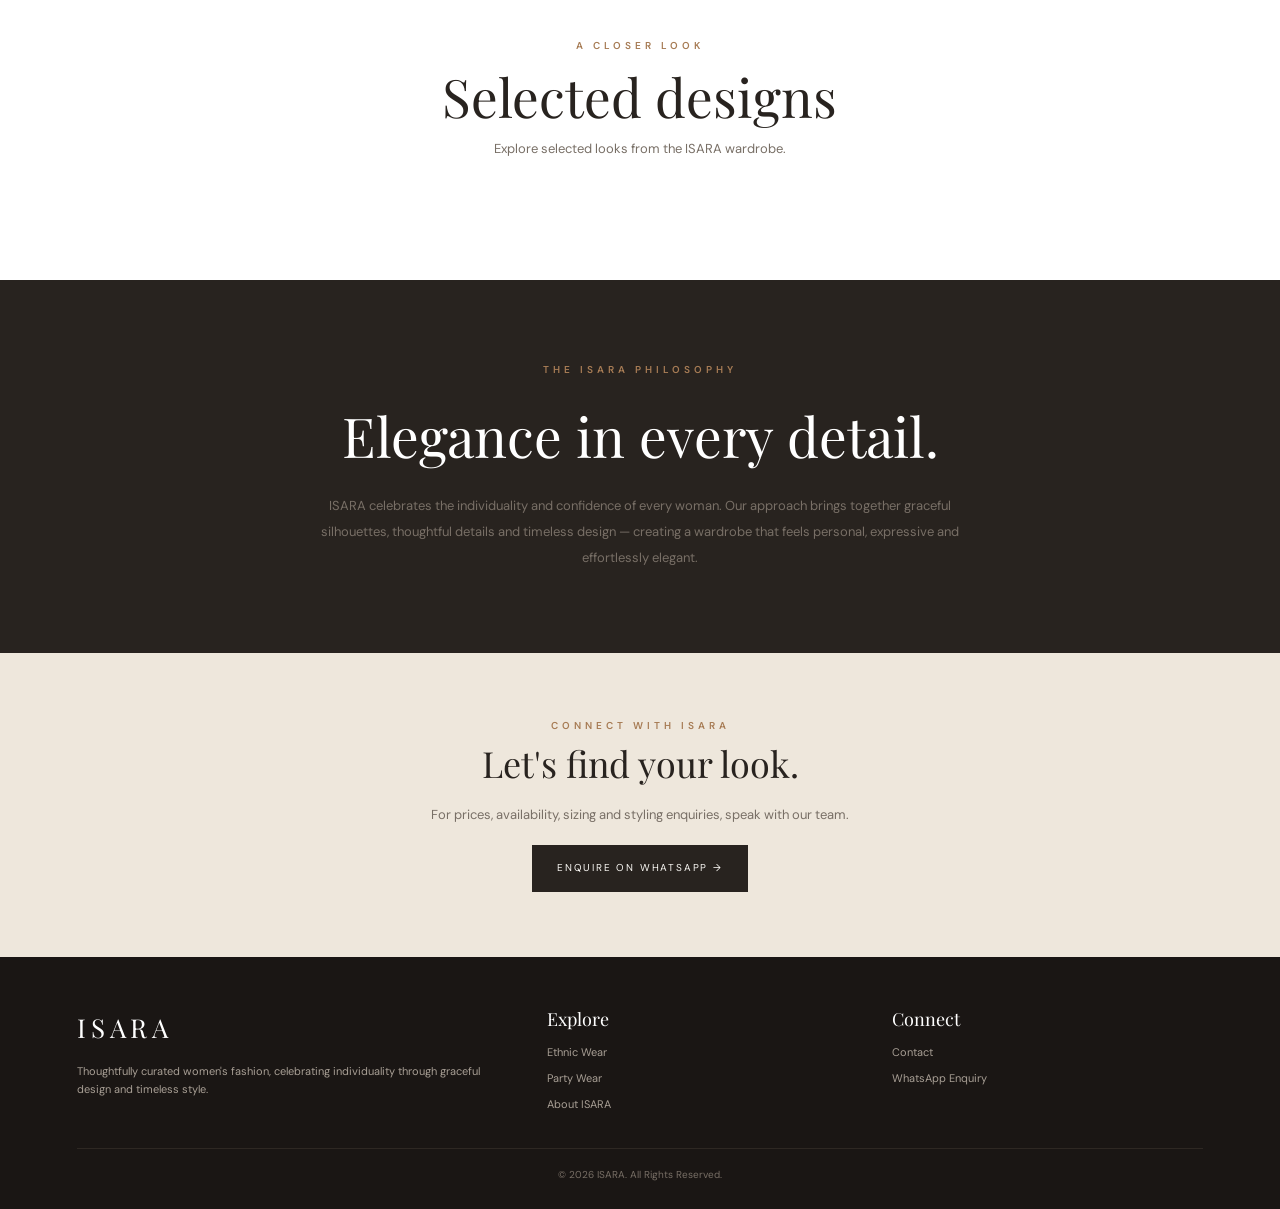
==== commit c2f52f74: "Update index.html" ====
--- a/index.html
+++ b/index.html
@@ -15,7 +15,7 @@
   --ivory: #faf8f4; --sand: #eee7dc; --ink: #28231f; --muted: #786f66; --gold: #a77c55; --line: #e6ded3; --white: #ffffff;
   
   /* Glassmorphism Variables */
-  --glass-bg: rgba(20, 15, 12, 0.65); /* Darker glass for better contrast */
+  --glass-bg: rgba(20, 15, 12, 0.65); 
   --glass-border: rgba(255, 255, 255, 0.2);
   --glass-shadow: 0 8px 32px 0 rgba(0, 0, 0, 0.3);
   --header-bg: rgba(250, 248, 244, 0.75); 
@@ -35,8 +35,6 @@
 body { background-color: var(--ivory); color: var(--ink); font-family: "DM Sans", sans-serif; line-height: 1.65; transition: background 0.5s ease, color 0.5s ease; overflow-x: hidden; }
 a { text-decoration: none; color: inherit; }
 img { max-width: 100%; display: block; }
-
-@keyframes fadeUp { from { opacity: 0; transform: translateY(30px); } to { opacity: 1; transform: translateY(0); } }
 
 /* ================= ANNOUNCEMENT & HEADER ================= */
 .announcement { background: #1a1614 !important; color: #f8f3ec !important; text-align: center; padding: 8px 15px; font-size: 10px; letter-spacing: 2px; text-transform: uppercase; border-bottom: 1px solid #2e2823; }
@@ -104,31 +102,35 @@
 .section-head p { color: var(--muted); font-size: 13px; }
 .eyebrow { font-size: 10px; letter-spacing: 4px; color: var(--gold); text-transform: uppercase; font-weight: 600; display: block; }
 
+/* ================= PRODUCT GRID (For Admin Products) ================= */
+.product-grid { display: grid; grid-template-columns: repeat(4, minmax(0, 1fr)); gap: 25px; }
+.product-card { min-width: 0; background: var(--white); border: 1px solid var(--line); border-radius: 8px; overflow: hidden; transition: transform 0.4s ease, box-shadow 0.4s ease; }
+.product-card:hover { transform: translateY(-5px); box-shadow: 0 15px 30px rgba(0,0,0,0.1); }
+.product-image { height: 350px; position: relative; overflow: hidden; background: var(--sand); }
+.product-image img { width: 100%; height: 100%; object-fit: cover; transition: transform 0.8s ease; }
+.product-card:hover .product-image img { transform: scale(1.08); }
+.product-tag { position: absolute; top: 15px; left: 15px; background: var(--ivory); padding: 6px 12px; font-size: 9px; letter-spacing: 1.5px; text-transform: uppercase; color: var(--ink); font-weight: 600; border-radius: 4px; }
+.product-info { padding: 20px; }
+.product-info h3 { font-size: 18px; line-height: 1.3; margin-bottom: 5px; font-family: 'Playfair Display', serif; }
+.product-info p { font-size: 13px; color: var(--muted); }
+.product-info a { display: inline-block; margin-top: 15px; font-size: 10px; text-transform: uppercase; letter-spacing: 1px; text-decoration: underline; color: var(--gold); font-weight: 600; }
+
 /* ================= COLLECTIONS (REFINED GLASS CARDS) ================= */
 .category-grid { display: grid; grid-template-columns: repeat(2, minmax(0, 1fr)); gap: 30px; }
 .category-card { position: relative !important; display: block !important; width: 100% !important; height: 540px !important; overflow: hidden !important; background: var(--sand); border-radius: 12px; transition: transform 0.6s ease, box-shadow 0.6s ease; }
 .category-card:hover { transform: translateY(-8px); box-shadow: 0 20px 40px rgba(0,0,0,0.2); }
 .category-card > img { position: absolute !important; inset: 0 !important; width: 100% !important; height: 100% !important; object-fit: cover !important; object-position: center 20% !important; transition: transform 1.2s ease !important; z-index: 1; }
-.category-card[href="party-wear.html"] > img { object-position: center 45% !important; }
+
+.category-card:nth-child(2) > img { object-position: center 45% !important; } 
+
 .category-card:hover > img { transform: scale(1.08); }
 
-/* Chhota aur Sleek Glass Card */
 .category-overlay { 
-  position: absolute !important; 
-  bottom: 25px !important; 
-  left: 25px !important; 
-  right: auto !important; /* Width ko content ke hisaab se adjust karne ke liye */
-  display: inline-flex !important; 
-  flex-direction: column; 
-  align-items: flex-start; 
-  padding: 20px 25px !important; 
-  background: var(--glass-bg) !important; 
-  backdrop-filter: blur(12px); -webkit-backdrop-filter: blur(12px);
-  border: 1px solid var(--glass-border) !important;
-  box-shadow: var(--glass-shadow) !important;
-  border-radius: 6px;
-  z-index: 2; 
-  transition: all 0.4s ease;
+  position: absolute !important; bottom: 25px !important; left: 25px !important; right: auto !important; 
+  display: inline-flex !important; flex-direction: column; align-items: flex-start; padding: 20px 25px !important; 
+  background: var(--glass-bg) !important; backdrop-filter: blur(12px); -webkit-backdrop-filter: blur(12px);
+  border: 1px solid var(--glass-border) !important; box-shadow: var(--glass-shadow) !important; border-radius: 6px;
+  z-index: 2; transition: all 0.4s ease;
 }
 
 .category-overlay h3 { margin: 0 0 5px; color: #fff; font-size: 1.6rem; font-family: 'Playfair Display', serif; font-weight: 500; transition: transform 0.4s ease; }
@@ -156,6 +158,9 @@
 .copyright { text-align: center; border-top: 1px solid #2e2823 !important; margin: 35px auto 0; padding-top: 18px; font-size: 10px; color: #786f66 !important; }
 
 /* ================= RESPONSIVE ================= */
+@media (max-width: 1024px) {
+  .product-grid { grid-template-columns: repeat(2, minmax(0, 1fr)); }
+}
 @media (max-width: 900px) {
   .hero { grid-template-columns: 1fr; height: auto; min-height: 500px; }
   .hero-copy { padding: 50px 8%; }
@@ -172,6 +177,7 @@
   .category-overlay { bottom: 15px !important; left: 15px !important; padding: 15px 20px !important; }
   .footer-grid { grid-template-columns: 1fr 1fr; }
   .footer-grid > div:first-child { grid-column: 1/-1; }
+  .product-grid { grid-template-columns: 1fr; }
 }
 </style>
 </head>
@@ -227,37 +233,42 @@
       <h2>Explore our collections</h2>
       <p>Distinctive styles for celebrations, gatherings and moments worth remembering.</p>
     </div>
+    
     <div class="category-grid">
-      <a class="category-card" href="ethnic-wear.html">
+      
+      <div class="category-card" onclick="window.location.href='ethnic-wear.html'" style="cursor: pointer;">
         <img src="assets/assets/Ethnic%20Wear.jpg" alt="Ethnic Wear" loading="lazy">
-        <!-- Refined Glass Overlay -->
         <div class="category-overlay">
           <h3>Ethnic Wear</h3>
           <p>Timeless elegance for every celebration.</p>
           <span class="btn">Explore →</span>
         </div>
-      </a>
-      <a class="category-card" href="party-wear.html">
+      </div>
+
+      <div class="category-card" onclick="window.location.href='party-wear.html'" style="cursor: pointer;">
         <img src="assets/assets/IMG_20261105_194316.jpg.jpeg" alt="Party Wear" loading="lazy">
-        <!-- Refined Glass Overlay -->
         <div class="category-overlay">
           <h3>Party Wear</h3>
           <p>Refined looks for special occasions.</p>
           <span class="btn">Explore →</span>
         </div>
-      </a>
-    </div>
-  </div>
-</section>
-
+      </div>
+
+    </div>
+  </div>
+</section>
+
+<!-- ADMIN PRODUCTS YAHAN DIKHENGE -->
 <section class="section" style="background: var(--white); transition: background 0.5s ease;">
   <div class="container">
     <div class="section-head">
       <div class="eyebrow">A closer look</div>
       <h2>Selected designs</h2>
-      <p>Explore selected party looks from the ISARA wardrobe.</p>
-    </div>
-    <div class="product-grid" id="featured-products"></div>
+      <p>Explore selected looks from the ISARA wardrobe.</p>
+    </div>
+    <div class="product-grid" id="featured-products">
+      <!-- JS will load products here -->
+    </div>
   </div>
 </section>
 
@@ -300,8 +311,7 @@
   <div class="copyright">© 2026 ISARA. All Rights Reserved.</div>
 </footer>
 
-<script src="js/products.js"></script>
-<script src="js/site.js"></script>
+<!-- MENU AND THEME JS -->
 <script>
   document.getElementById('menu-toggle').addEventListener('click', function() {
     document.getElementById('main-nav').classList.toggle('active');
@@ -325,5 +335,60 @@
     }
   });
 </script>
+
+<!-- SUPABASE DATABASE CONNECTION -->
+<script type="module">
+  const SUPABASE_URL = 'https://mnghsyllrmlzkkbpmsbx.supabase.co';
+  const SUPABASE_KEY = 'sb_publishable_iNdQQLJ_ukM8Lb2CEZtoBQ_JA50m-w8';
+
+  async function fetchProducts() {
+    try {
+      const response = await fetch(`${SUPABASE_URL}/rest/v1/products?select=*&order=created_at.desc`, {
+        method: 'GET',
+        headers: {
+          'apikey': SUPABASE_KEY,
+          'Authorization': `Bearer ${SUPABASE_KEY}`
+        }
+      });
+      
+      const products = await response.json();
+      const productContainer = document.getElementById('featured-products');
+      
+      if (!productContainer) return;
+      productContainer.innerHTML = ''; 
+
+      if (products.length === 0) {
+        productContainer.innerHTML = '<p style="text-align:center; width:100%; color:var(--muted);">No designs added yet. Go to Admin panel to add products.</p>';
+        return;
+      }
+
+      products.forEach(product => {
+        const card = document.createElement('div');
+        card.className = 'product-card';
+        
+        const waLink = `https://wa.me/919746699702?text=Hello%20ISARA%2C%20I%20am%20interested%20in%20${encodeURIComponent(product.name)}`;
+
+        card.innerHTML = `
+          <div class="product-image">
+            <img src="${product.image_url}" alt="${product.name}" loading="lazy">
+            <span class="product-tag">${product.category}</span>
+          </div>
+          <div class="product-info">
+            <h3>${product.name}</h3>
+            <p>${product.price}</p>
+            <a href="${waLink}" target="_blank">Enquire Now →</a>
+          </div>
+        `;
+        productContainer.appendChild(card);
+      });
+
+    } catch (error) {
+      console.error('Error fetching products:', error);
+    }
+  }
+
+  fetchProducts();
+</script>
+
 </body>
 </html>
